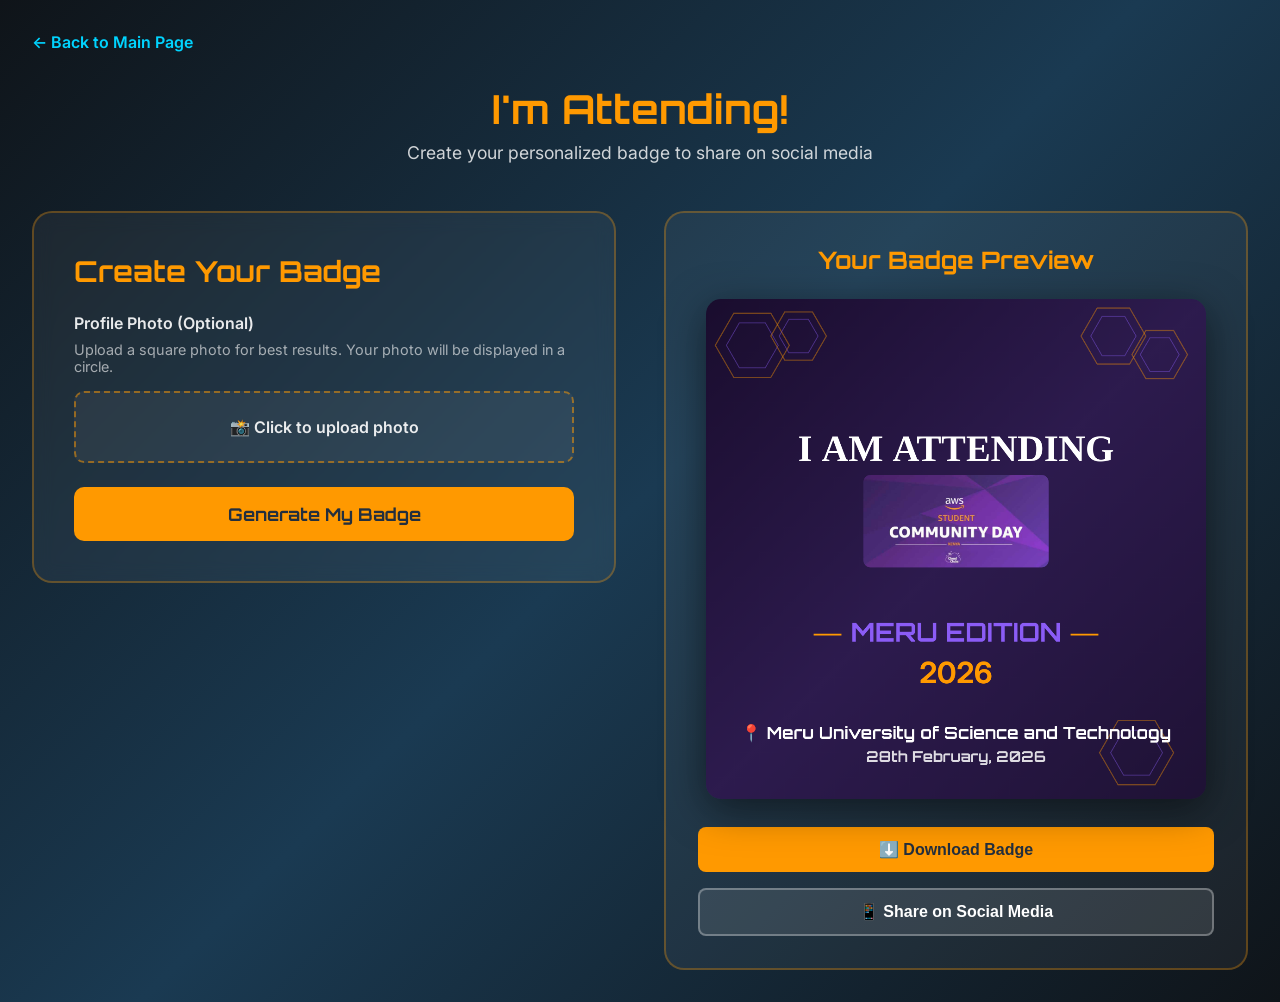
==== attending.html @ 206a3cd2 "Redesigned the attendance badge" ====
<!DOCTYPE html>
<html lang="en">
<head>
    <meta charset="UTF-8">
    <meta name="viewport" content="width=device-width, initial-scale=1.0">
    <title>I'm Attending - AWS Community Day Kenya 2026</title>
    <link href="https://fonts.googleapis.com/css2?family=Orbitron:wght@700;900&family=Inter:wght@300;400;600;700&display=swap" rel="stylesheet">
    <style>
        * {
            margin: 0;
            padding: 0;
            box-sizing: border-box;
        }

        :root {
            --aws-orange: #FF9900;
            --aws-dark: #232F3E;
            --aws-light: #FFFFFF;
            --badge-bg: #1a3a52;
            --accent-blue: #00D4FF;
            --aws-purple: #8B5CF6;
        }

        body {
            font-family: 'Inter', sans-serif;
            background: linear-gradient(135deg, #0f1419 0%, #1a3a52 50%, #0f1419 100%);
            min-height: 100vh;
            padding: 2rem;
            color: white;
        }

        .container {
            max-width: 1400px;
            margin: 0 auto;
        }

        .header {
            text-align: center;
            margin-bottom: 3rem;
        }

        .header-logo {
            width: 200px;
            height: auto;
            margin-bottom: 1.5rem;
            border-radius: 20px;
            box-shadow: 0 10px 30px rgba(139, 92, 246, 0.4);
        }

        .header h1 {
            font-family: 'Orbitron', sans-serif;
            font-size: 2.5rem;
            color: var(--aws-orange);
            margin-bottom: 0.5rem;
        }

        .header p {
            color: rgba(255, 255, 255, 0.8);
            font-size: 1.1rem;
        }

        .content-wrapper {
            display: grid;
            grid-template-columns: 1fr 1fr;
            gap: 3rem;
            align-items: start;
        }

        /* Form Section */
        .form-section {
            background: rgba(255, 255, 255, 0.05);
            border-radius: 20px;
            padding: 2.5rem;
            border: 2px solid rgba(255, 153, 0, 0.3);
            backdrop-filter: blur(10px);
        }

        .form-section h2 {
            font-family: 'Orbitron', sans-serif;
            color: var(--aws-orange);
            margin-bottom: 1.5rem;
            font-size: 1.8rem;
        }

        .form-group {
            margin-bottom: 1.5rem;
        }

        .form-group label {
            display: block;
            color: rgba(255, 255, 255, 0.9);
            margin-bottom: 0.5rem;
            font-weight: 600;
        }

        .form-group input,
        .form-group select {
            width: 100%;
            padding: 0.8rem;
            background: rgba(255, 255, 255, 0.1);
            border: 2px solid rgba(255, 255, 255, 0.2);
            border-radius: 8px;
            color: white;
            font-size: 1rem;
            transition: all 0.3s;
        }

        .form-group select {
            cursor: pointer;
        }

        .form-group select option {
            background: #1a3a52;
            color: white;
            padding: 0.5rem;
        }

        .form-group input:focus,
        .form-group select:focus {
            outline: none;
            border-color: var(--aws-orange);
            background: rgba(255, 255, 255, 0.15);
        }

        .form-group input::placeholder {
            color: rgba(255, 255, 255, 0.5);
        }

        .photo-upload {
            margin-top: 1rem;
        }

        .photo-upload-label {
            display: block;
            padding: 1.5rem;
            background: rgba(255, 255, 255, 0.05);
            border: 2px dashed rgba(255, 153, 0, 0.5);
            border-radius: 10px;
            text-align: center;
            cursor: pointer;
            transition: all 0.3s;
        }

        .photo-upload-label:hover {
            background: rgba(255, 153, 0, 0.1);
            border-color: var(--aws-orange);
        }

        .photo-upload input[type="file"] {
            display: none;
        }

        .photo-preview {
            margin-top: 1rem;
            text-align: center;
        }

        .photo-preview img {
            max-width: 200px;
            max-height: 200px;
            border-radius: 50%;
            border: 3px solid var(--aws-orange);
            object-fit: cover;
        }

        .checkbox-group {
            display: flex;
            align-items: center;
            gap: 0.5rem;
        }

        .checkbox-group input[type="checkbox"] {
            width: auto;
        }

        .submit-btn {
            width: 100%;
            padding: 1rem;
            background: var(--aws-orange);
            color: var(--aws-dark);
            border: none;
            border-radius: 10px;
            font-size: 1.1rem;
            font-weight: 700;
            cursor: pointer;
            transition: all 0.3s;
            font-family: 'Orbitron', sans-serif;
        }

        .submit-btn:hover {
            background: var(--accent-blue);
            transform: translateY(-2px);
            box-shadow: 0 10px 30px rgba(0, 212, 255, 0.4);
        }

        .submit-btn:disabled {
            background: rgba(255, 255, 255, 0.2);
            cursor: not-allowed;
            transform: none;
        }

        /* Badge Preview Section */
        .badge-section {
            position: sticky;
            top: 2rem;
        }

        .badge-preview {
            background: rgba(255, 255, 255, 0.05);
            border-radius: 20px;
            padding: 2rem;
            border: 2px solid rgba(255, 153, 0, 0.3);
            text-align: center;
        }

        .badge-preview h3 {
            font-family: 'Orbitron', sans-serif;
            color: var(--aws-orange);
            margin-bottom: 1.5rem;
            font-size: 1.5rem;
        }

        /* Badge Canvas Container */
        .badge-canvas-container {
            position: relative;
            width: 100%;
            max-width: 500px;
            margin: 0 auto;
        }

        #badgeCanvas {
            width: 100%;
            height: auto;
            border-radius: 15px;
            box-shadow: 0 10px 40px rgba(0, 0, 0, 0.5);
        }

        .badge-actions {
            margin-top: 1.5rem;
            display: flex;
            flex-direction: column;
            gap: 1rem;
        }

        .badge-btn {
            padding: 0.8rem 1.5rem;
            border: none;
            border-radius: 8px;
            font-weight: 600;
            cursor: pointer;
            transition: all 0.3s;
            font-size: 1rem;
        }

        .badge-btn-primary {
            background: var(--aws-orange);
            color: var(--aws-dark);
        }

        .badge-btn-primary:hover {
            background: var(--accent-blue);
            transform: translateY(-2px);
            box-shadow: 0 5px 20px rgba(0, 212, 255, 0.4);
        }

        .badge-btn-secondary {
            background: rgba(255, 255, 255, 0.1);
            color: white;
            border: 2px solid rgba(255, 255, 255, 0.3);
        }

        .badge-btn-secondary:hover {
            background: rgba(255, 255, 255, 0.2);
            border-color: var(--aws-orange);
        }

        .back-link {
            display: inline-block;
            margin-bottom: 2rem;
            color: var(--accent-blue);
            text-decoration: none;
            font-weight: 600;
            transition: all 0.3s;
        }

        .back-link:hover {
            color: var(--aws-orange);
            transform: translateX(-5px);
        }

        /* Responsive */
        @media (max-width: 968px) {
            .content-wrapper {
                grid-template-columns: 1fr;
            }

            .badge-section {
                position: relative;
                top: 0;
            }

            .header h1 {
                font-size: 2rem;
            }

            body {
                padding: 1rem;
            }
        }

        /* Success Message */
        .success-message {
            display: none;
            background: rgba(0, 212, 255, 0.2);
            border: 2px solid var(--accent-blue);
            border-radius: 10px;
            padding: 1rem;
            margin-top: 1rem;
            text-align: center;
            color: var(--accent-blue);
            font-weight: 600;
        }

        .success-message.show {
            display: block;
            animation: slideIn 0.3s ease-out;
        }

        @keyframes slideIn {
            from {
                opacity: 0;
                transform: translateY(-10px);
            }
            to {
                opacity: 1;
                transform: translateY(0);
            }
        }
    </style>
</head>
<body>
    <div class="container">
        <a href="index.html" class="back-link">← Back to Main Page</a>
        
        <div class="header">
            <h1>I'm Attending!</h1>
            <p>Create your personalized badge to share on social media</p>
        </div>

        <div class="content-wrapper">
            <!-- Badge Customization Form -->
            <div class="form-section">
                <h2>Create Your Badge</h2>
                <form id="registrationForm">
                    <div class="form-group">
                        <label>Profile Photo (Optional)</label>
                        <p style="color: rgba(255, 255, 255, 0.6); font-size: 0.9rem; margin-bottom: 0.5rem;">
                            Upload a square photo for best results. Your photo will be displayed in a circle.
                        </p>
                        <div class="photo-upload">
                            <label for="photoUpload" class="photo-upload-label">
                                <span id="uploadText">📸 Click to upload photo</span>
                            </label>
                            <input type="file" id="photoUpload" accept="image/*">
                            <div class="photo-preview" id="photoPreview"></div>
                        </div>
                    </div>

                    <div class="success-message" id="successMessage">
                        ✓ Badge generated successfully! Download it below.
                    </div>

                    <button type="submit" class="submit-btn">Generate My Badge</button>
                </form>
            </div>

            <!-- Badge Preview -->
            <div class="badge-section">
                <div class="badge-preview">
                    <h3>Your Badge Preview</h3>
                    <div class="badge-canvas-container">
                        <canvas id="badgeCanvas" width="1080" height="1080"></canvas>
                    </div>
                    <div class="badge-actions">
                        <button class="badge-btn badge-btn-primary" id="downloadBtn">
                            ⬇️ Download Badge
                        </button>
                        <button class="badge-btn badge-btn-secondary" id="shareBtn">
                            📱 Share on Social Media
                        </button>
                    </div>
                </div>
            </div>
        </div>
    </div>

    <script>
        const form = document.getElementById('registrationForm');
        const canvas = document.getElementById('badgeCanvas');
        const ctx = canvas.getContext('2d');
        const photoUpload = document.getElementById('photoUpload');
        const photoPreview = document.getElementById('photoPreview');
        const uploadText = document.getElementById('uploadText');
        const downloadBtn = document.getElementById('downloadBtn');
        const shareBtn = document.getElementById('shareBtn');
        const successMessage = document.getElementById('successMessage');

        let uploadedPhoto = null;
        let badgeGenerated = false;

        // Draw initial badge
        drawBadge(null);

        // Handle photo upload
        photoUpload.addEventListener('change', function(e) {
            const file = e.target.files[0];
            if (file) {
                const reader = new FileReader();
                reader.onload = function(event) {
                    const img = new Image();
                    img.onload = function() {
                        uploadedPhoto = img;
                        
                        // Show preview
                        photoPreview.innerHTML = `<img src="${event.target.result}" alt="Preview">`;
                        uploadText.textContent = '✓ Photo uploaded';
                        
                        // Update badge
                        drawBadge(img);
                    };
                    img.src = event.target.result;
                };
                reader.readAsDataURL(file);
            }
        });

        // Form submission
        form.addEventListener('submit', function(e) {
            e.preventDefault();
            
            // Draw final badge
            drawBadge(uploadedPhoto);
            badgeGenerated = true;
            
            // Show success message
            successMessage.classList.add('show');
            
            console.log('Badge generated successfully');
        });

        // Download badge
        downloadBtn.addEventListener('click', function() {
            if (!badgeGenerated) {
                alert('Please generate your badge first by submitting the form!');
                return;
            }
            
            const link = document.createElement('a');
            link.download = `AWS-Community-Day-Badge.png`;
            link.href = canvas.toDataURL('image/png');
            link.click();
        });

        // Share badge
        shareBtn.addEventListener('click', function() {
            if (!badgeGenerated) {
                alert('Please generate your badge first by submitting the form!');
                return;
            }
            
            const text = "I'm attending AWS Community Day Kenya 2026! 🚀 Join me at Kenya's premier student cloud event. #AWSCommunityDay #CloudComputing #Kenya";
            
            if (navigator.share) {
                canvas.toBlob(function(blob) {
                    const file = new File([blob], 'badge.png', { type: 'image/png' });
                    navigator.share({
                        title: 'AWS Community Day Kenya 2026',
                        text: text,
                        files: [file]
                    }).catch(err => console.log('Share failed:', err));
                });
            } else {
                const twitterUrl = `https://twitter.com/intent/tweet?text=${encodeURIComponent(text)}`;
                window.open(twitterUrl, '_blank');
            }
        });

        // Draw badge function
        function drawBadge(photo) {
            const width = canvas.width;
            const height = canvas.height;
            
            // Clear canvas
            ctx.clearRect(0, 0, width, height);
            
            // Background gradient with purple theme
            const gradient = ctx.createLinearGradient(0, 0, width, height);
            gradient.addColorStop(0, '#1a0d2e');
            gradient.addColorStop(0.5, '#2d1b4e');
            gradient.addColorStop(1, '#1f1235');
            ctx.fillStyle = gradient;
            ctx.fillRect(0, 0, width, height);
            
            // Draw hexagon decorations (top-left) with purple theme
            drawHexagonPattern(100, 100, 80);
            drawHexagonPattern(200, 80, 60);
            
            // Draw hexagon decorations (top-right)
            drawHexagonPattern(width - 200, 80, 70);
            drawHexagonPattern(width - 100, 120, 60);
            
            // Draw hexagon decorations (bottom-right)
            drawHexagonPattern(width - 150, height - 100, 80);
            
            // Photo or placeholder
            if (photo) {
                // Draw circular photo with proper cropping
                ctx.save();
                const photoSize = 320;
                const photoY = 250;
                
                // Create circular clipping path
                ctx.beginPath();
                ctx.arc(width / 2, photoY, photoSize / 2, 0, Math.PI * 2);
                ctx.closePath();
                ctx.clip();
                
                // Calculate scaling to cover the circle
                const scale = Math.max(photoSize / photo.width, photoSize / photo.height);
                const scaledWidth = photo.width * scale;
                const scaledHeight = photo.height * scale;
                
                // Center the image
                const x = (width / 2) - (scaledWidth / 2);
                const y = photoY - (scaledHeight / 2);
                
                ctx.drawImage(photo, x, y, scaledWidth, scaledHeight);
                ctx.restore();
                
                // Draw circle border with orange
                ctx.strokeStyle = '#FF9900';
                ctx.lineWidth = 6;
                ctx.beginPath();
                ctx.arc(width / 2, photoY, photoSize / 2, 0, Math.PI * 2);
                ctx.stroke();
            }
            
            // "I AM ATTENDING" text
            ctx.fillStyle = 'white';
            ctx.font = 'bold 80px Inter';
            ctx.textAlign = 'center';
            const attendingY = photo ? 490 : 350;
            ctx.fillText('I AM ATTENDING', width / 2, attendingY);
            
            // Load and draw logo (AWS Student Community Day logo)
            const logoImg = new Image();
            logoImg.onload = function() {
                const logoWidth = 400;
                const logoHeight = (logoImg.height / logoImg.width) * logoWidth;
                const logoX = (width / 2) - (logoWidth / 2);
                const logoY = attendingY + 30;
                
                // Draw logo with rounded corners effect
                ctx.save();
                ctx.beginPath();
                ctx.roundRect(logoX, logoY, logoWidth, logoHeight, 15);
                ctx.clip();
                ctx.drawImage(logoImg, logoX, logoY, logoWidth, logoHeight);
                ctx.restore();
                
                // Continue drawing rest of badge
                drawRestOfBadge(attendingY + logoHeight + 140);
            };
            logoImg.onerror = function() {
                // If logo fails to load, continue without it
                drawRestOfBadge(attendingY + 80);
            };
            logoImg.src = 'images/logo.jpg'; // Path to your logo
            
            // If logo doesn't load immediately, draw rest after timeout
            setTimeout(() => {
                if (!logoImg.complete) {
                    drawRestOfBadge(attendingY + 80);
                }
            }, 100);
        }
        
        function drawRestOfBadge(startY) {
            const width = canvas.width;
            const height = canvas.height;
            
            // Meru Edition with decorative elements
            const meruY = startY + 50;
            ctx.fillStyle = '#8B5CF6';
            ctx.font = 'bold 56px Orbitron';
            ctx.textAlign = 'center';
            ctx.fillText('MERU EDITION', width / 2, meruY);
            
            // Lines beside MERU EDITION
            const meruWidth = ctx.measureText('MERU EDITION').width;
            ctx.strokeStyle = '#FF9900';
            ctx.lineWidth = 4;
            ctx.beginPath();
            ctx.moveTo(width / 2 - meruWidth / 2 - 80, meruY - 15);
            ctx.lineTo(width / 2 - meruWidth / 2 - 20, meruY - 15);
            ctx.stroke();
            
            ctx.beginPath();
            ctx.moveTo(width / 2 + meruWidth / 2 + 20, meruY - 15);
            ctx.lineTo(width / 2 + meruWidth / 2 + 80, meruY - 15);
            ctx.stroke();
            
            // Year
            ctx.fillStyle = '#FF9900';
            ctx.font = 'bold 64px Inter';
            ctx.fillText('2026', width / 2, meruY + 90);
            
            // Location and date at bottom (centered)
            const bottomY = height - 130;
            
            // Location with map pin icon
            ctx.font = 'bold 36px Orbitron';
            ctx.fillStyle = 'white';
            ctx.textAlign = 'center';
            ctx.fillText('📍 Meru University of Science and Technology', width / 2, bottomY);
            
            // Date below location
            ctx.font = 'bold 32px Orbitron';
            ctx.fillStyle = 'rgba(255, 255, 255, 0.85)';
            ctx.fillText('28th February, 2026', width / 2, bottomY + 50);
        }
        
        // Helper function to draw hexagon
        function drawHexagon(x, y, size) {
            ctx.beginPath();
            for (let i = 0; i < 6; i++) {
                const angle = (Math.PI / 3) * i;
                const hx = x + size * Math.cos(angle);
                const hy = y + size * Math.sin(angle);
                if (i === 0) {
                    ctx.moveTo(hx, hy);
                } else {
                    ctx.lineTo(hx, hy);
                }
            }
            ctx.closePath();
        }
        
        // Draw hexagon pattern decoration with purple theme
        function drawHexagonPattern(x, y, size) {
            ctx.save();
            ctx.translate(x, y);
            
            // Outer hexagon - orange
            ctx.strokeStyle = '#FF9900';
            ctx.lineWidth = 2.5;
            ctx.globalAlpha = 0.4;
            drawHexagon(0, 0, size);
            ctx.stroke();
            
            // Inner hexagon - purple
            ctx.strokeStyle = '#8B5CF6';
            ctx.lineWidth = 2;
            ctx.globalAlpha = 0.4;
            drawHexagon(0, 0, size * 0.7);
            ctx.stroke();
            
            ctx.restore();
        }
    </script>
</body>
</html>
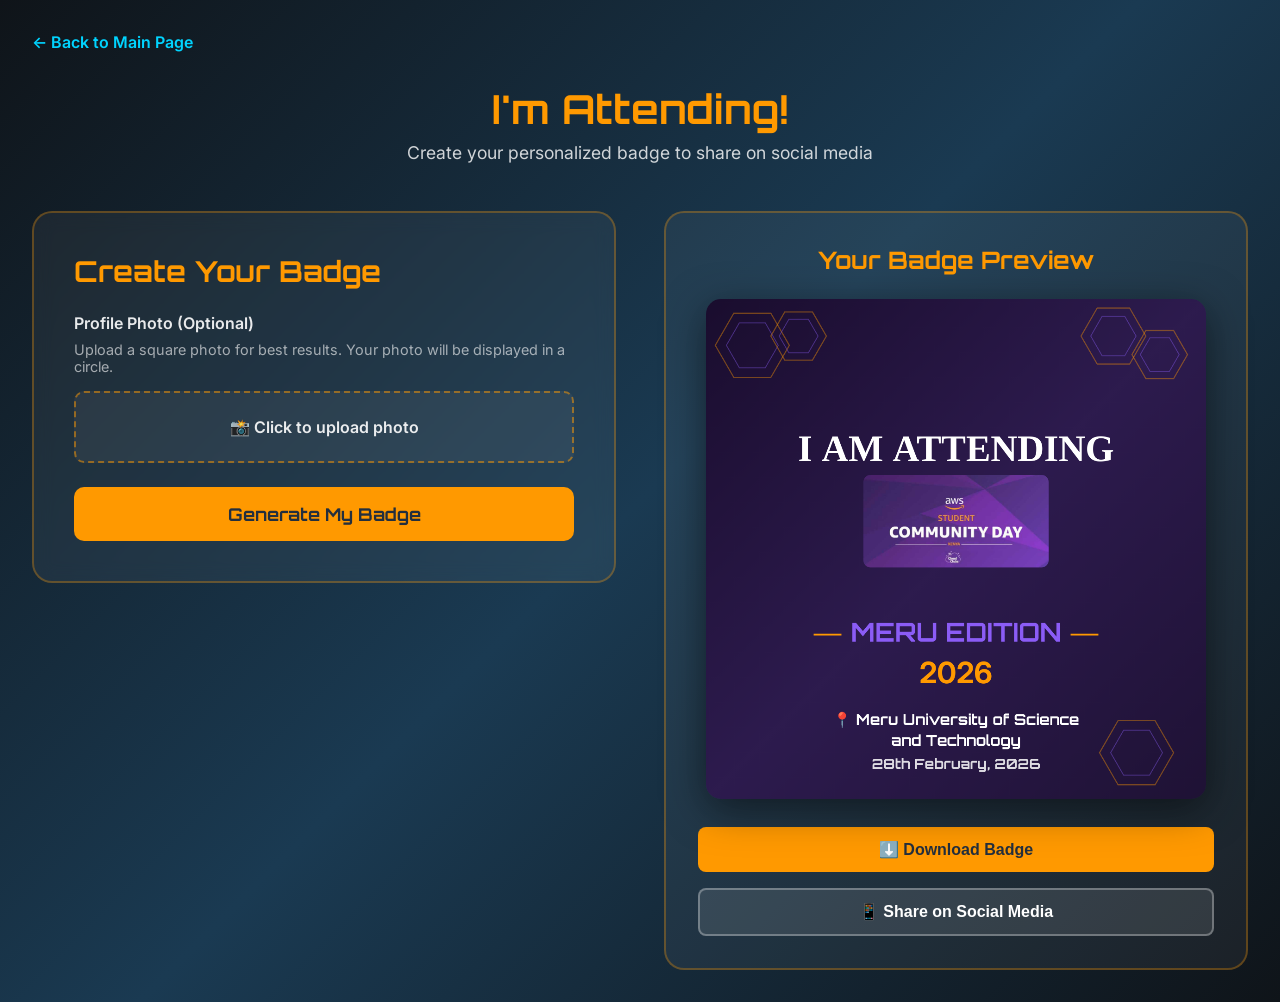
==== commit e7ff6746: "fixed overlapping of  texts" ====
--- a/attending.html
+++ b/attending.html
@@ -305,6 +305,79 @@
 
             body {
                 padding: 1rem;
+            }
+        }
+
+        /* Enhanced Mobile Responsiveness */
+        @media (max-width: 768px) {
+            body {
+                padding: 1rem;
+            }
+
+            .header h1 {
+                font-size: 1.8rem;
+            }
+
+            .header p {
+                font-size: 0.95rem;
+            }
+
+            .content-wrapper {
+                grid-template-columns: 1fr;
+                gap: 2rem;
+            }
+
+            .form-section {
+                padding: 1.5rem;
+            }
+
+            .form-section h2 {
+                font-size: 1.5rem;
+            }
+
+            .badge-preview {
+                padding: 1.5rem;
+            }
+
+            .badge-preview h3 {
+                font-size: 1.3rem;
+            }
+
+            .badge-actions {
+                gap: 0.8rem;
+            }
+
+            .badge-btn {
+                font-size: 0.9rem;
+                padding: 0.7rem 1rem;
+            }
+
+            .back-link {
+                font-size: 0.9rem;
+                margin-bottom: 1.5rem;
+            }
+        }
+
+        @media (max-width: 480px) {
+            .header h1 {
+                font-size: 1.5rem;
+            }
+
+            .header p {
+                font-size: 0.85rem;
+            }
+
+            .form-section h2 {
+                font-size: 1.3rem;
+            }
+
+            .badge-preview h3 {
+                font-size: 1.1rem;
+            }
+
+            .submit-btn {
+                font-size: 1rem;
+                padding: 0.9rem;
             }
         }
 
@@ -616,18 +689,22 @@
             ctx.fillText('2026', width / 2, meruY + 90);
             
             // Location and date at bottom (centered)
-            const bottomY = height - 130;
-            
-            // Location with map pin icon
-            ctx.font = 'bold 36px Orbitron';
+            const bottomY = height - 160;
+            
+            // Location with map pin icon - split into two lines
+            ctx.font = 'bold 32px Orbitron';
             ctx.fillStyle = 'white';
             ctx.textAlign = 'center';
-            ctx.fillText('📍 Meru University of Science and Technology', width / 2, bottomY);
-            
-            // Date below location
+            ctx.fillText('📍 Meru University of Science', width / 2, bottomY);
+            
+            // Second line of location
             ctx.font = 'bold 32px Orbitron';
+            ctx.fillText('and Technology', width / 2, bottomY + 45);
+            
+            // Date below location with more spacing
+            ctx.font = 'bold 30px Orbitron';
             ctx.fillStyle = 'rgba(255, 255, 255, 0.85)';
-            ctx.fillText('28th February, 2026', width / 2, bottomY + 50);
+            ctx.fillText('28th February, 2026', width / 2, bottomY + 95);
         }
         
         // Helper function to draw hexagon
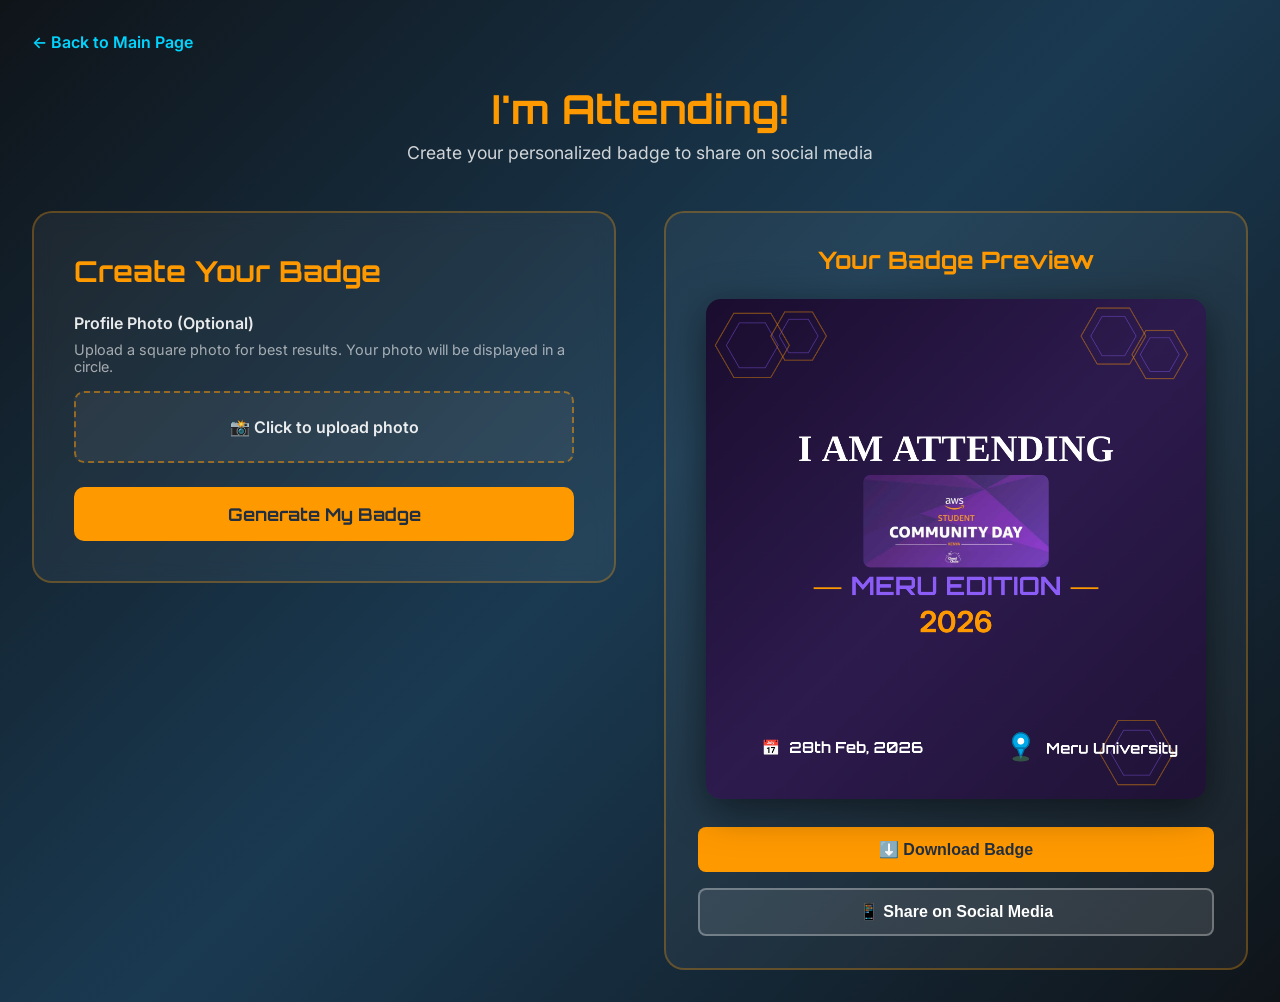
==== commit ffa65a4c: "modified the location and date section in the attendance badge." ====
--- a/attending.html
+++ b/attending.html
@@ -641,8 +641,8 @@
                 ctx.drawImage(logoImg, logoX, logoY, logoWidth, logoHeight);
                 ctx.restore();
                 
-                // Continue drawing rest of badge
-                drawRestOfBadge(attendingY + logoHeight + 140);
+                // Continue drawing rest of badge - MERU EDITION right after logo
+                drawRestOfBadge(attendingY + logoHeight + 60);
             };
             logoImg.onerror = function() {
                 // If logo fails to load, continue without it
@@ -662,8 +662,8 @@
             const width = canvas.width;
             const height = canvas.height;
             
-            // Meru Edition with decorative elements
-            const meruY = startY + 50;
+            // Meru Edition directly below logo with decorative elements
+            const meruY = startY + 30;
             ctx.fillStyle = '#8B5CF6';
             ctx.font = 'bold 56px Orbitron';
             ctx.textAlign = 'center';
@@ -683,28 +683,71 @@
             ctx.lineTo(width / 2 + meruWidth / 2 + 80, meruY - 15);
             ctx.stroke();
             
-            // Year
+            // Year centered below MERU EDITION
             ctx.fillStyle = '#FF9900';
             ctx.font = 'bold 64px Inter';
-            ctx.fillText('2026', width / 2, meruY + 90);
-            
-            // Location and date at bottom (centered)
-            const bottomY = height - 160;
-            
-            // Location with map pin icon - split into two lines
+            ctx.fillText('2026', width / 2, meruY + 80);
+            
+            // Bottom section with date and location split left/right
+            const bottomY = height - 100;
+            
+            // Date on the LEFT with emoji calendar icon
+            ctx.textAlign = 'left';
+            const leftX = 120;
+            
+            // Draw date with emoji calendar
             ctx.font = 'bold 32px Orbitron';
             ctx.fillStyle = 'white';
-            ctx.textAlign = 'center';
-            ctx.fillText('📍 Meru University of Science', width / 2, bottomY);
-            
-            // Second line of location
+            ctx.fillText('📅  28th Feb, 2026', leftX, bottomY);
+            
+            // Location on the RIGHT with custom location pin
+            const rightX = width - 120;
+            
+            // Draw location pin icon
+            const pinX = rightX - 280;
+            const pinY = bottomY - 25;
+            const pinSize = 45;
+            
+            // Draw pin shape
+            ctx.save();
+            ctx.fillStyle = '#00A8E8'; // Blue color for pin
+            ctx.strokeStyle = '#006D9E';
+            ctx.lineWidth = 3;
+            
+            // Pin body (teardrop shape)
+            ctx.beginPath();
+            ctx.arc(pinX, pinY, pinSize / 2.5, 0, Math.PI * 2);
+            ctx.fill();
+            ctx.stroke();
+            
+            // Pin point (bottom triangle)
+            ctx.beginPath();
+            ctx.moveTo(pinX - 8, pinY + 15);
+            ctx.lineTo(pinX + 8, pinY + 15);
+            ctx.lineTo(pinX, pinY + 35);
+            ctx.closePath();
+            ctx.fill();
+            ctx.stroke();
+            
+            // Inner white circle
+            ctx.fillStyle = 'white';
+            ctx.beginPath();
+            ctx.arc(pinX, pinY, pinSize / 6, 0, Math.PI * 2);
+            ctx.fill();
+            
+            // Green shadow/base
+            ctx.fillStyle = 'rgba(76, 175, 80, 0.4)';
+            ctx.beginPath();
+            ctx.ellipse(pinX, pinY + 38, 18, 6, 0, 0, Math.PI * 2);
+            ctx.fill();
+            
+            ctx.restore();
+            
+            // Draw "Meru University" text next to icon - centered vertically with icon
             ctx.font = 'bold 32px Orbitron';
-            ctx.fillText('and Technology', width / 2, bottomY + 45);
-            
-            // Date below location with more spacing
-            ctx.font = 'bold 30px Orbitron';
-            ctx.fillStyle = 'rgba(255, 255, 255, 0.85)';
-            ctx.fillText('28th February, 2026', width / 2, bottomY + 95);
+            ctx.fillStyle = 'white';
+            ctx.textAlign = 'left';
+            ctx.fillText('Meru University', pinX + 55, bottomY + 2);
         }
         
         // Helper function to draw hexagon
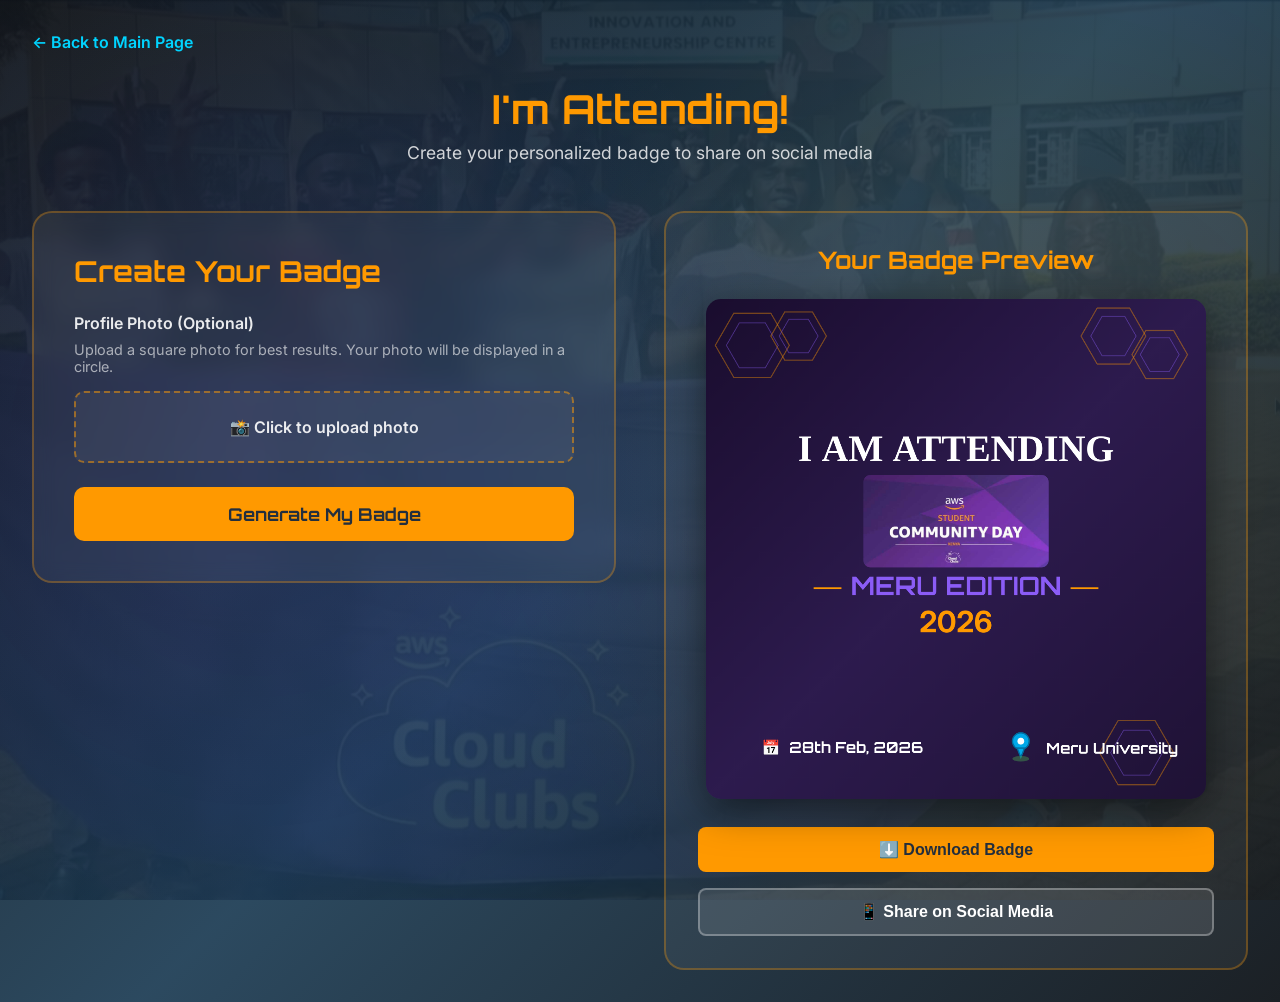
==== commit 41f27232: "Updated background" ====
--- a/attending.html
+++ b/attending.html
@@ -23,15 +23,34 @@
 
         body {
             font-family: 'Inter', sans-serif;
-            background: linear-gradient(135deg, #0f1419 0%, #1a3a52 50%, #0f1419 100%);
+            background: 
+                linear-gradient(135deg, rgba(15, 20, 25, 0.95) 0%, rgba(26, 58, 82, 0.92) 50%, rgba(15, 20, 25, 0.95) 100%),
+                url('images/background.jpeg') center/cover no-repeat fixed;
             min-height: 100vh;
             padding: 2rem;
             color: white;
+            position: relative;
+        }
+
+        body::before {
+            content: '';
+            position: fixed;
+            top: 0;
+            left: 0;
+            right: 0;
+            bottom: 0;
+            background: 
+                radial-gradient(circle at 20% 50%, rgba(139, 92, 246, 0.1) 0%, transparent 50%),
+                radial-gradient(circle at 80% 50%, rgba(255, 153, 0, 0.1) 0%, transparent 50%);
+            pointer-events: none;
+            z-index: 0;
         }
 
         .container {
             max-width: 1400px;
             margin: 0 auto;
+            position: relative;
+            z-index: 1;
         }
 
         .header {
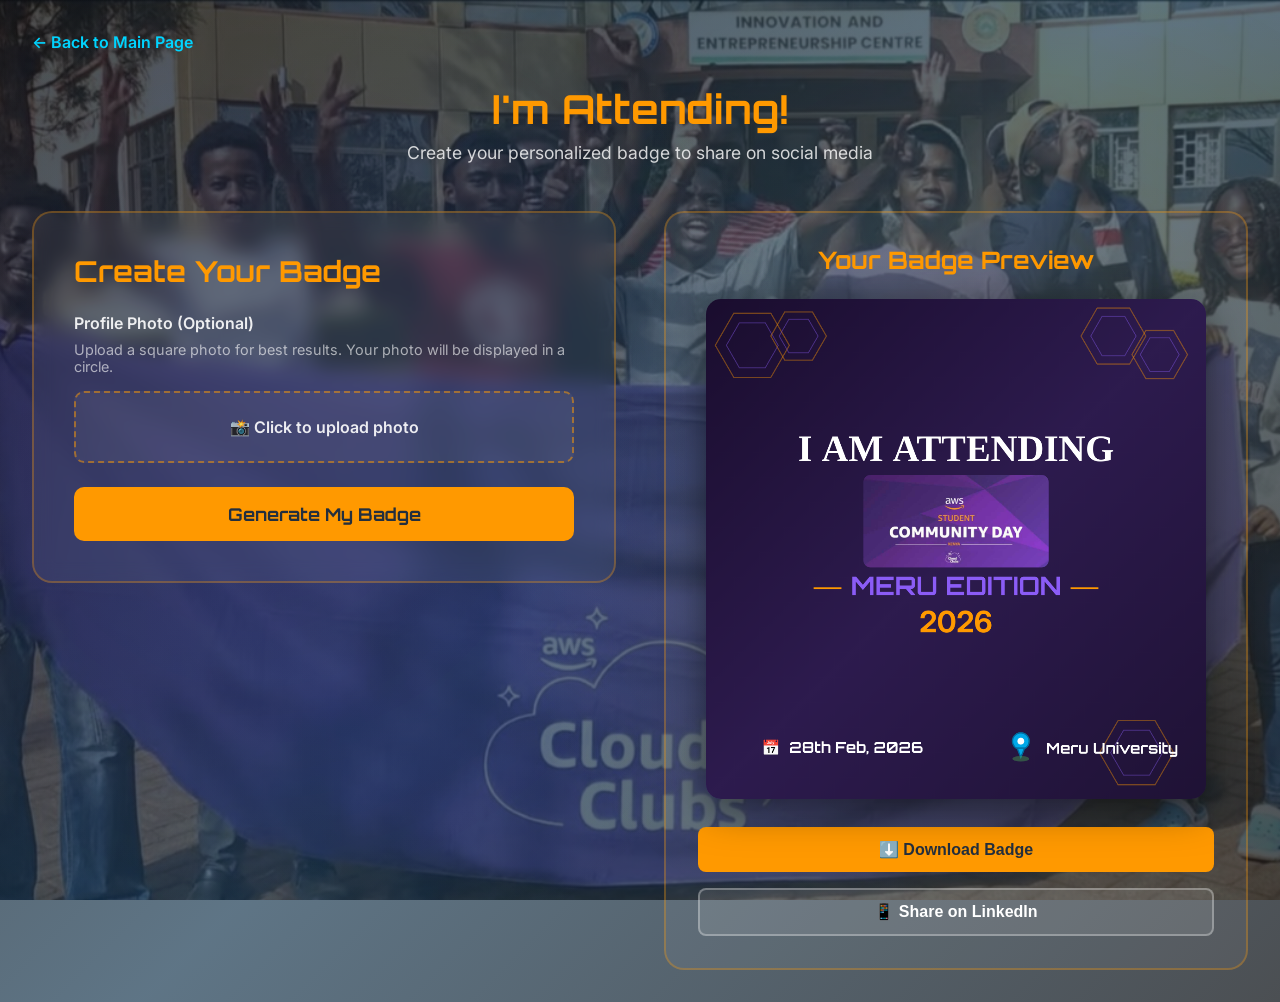
==== commit 2dd9b789: "updated the program,the background of the hero section and the speaker section" ====
--- a/attending.html
+++ b/attending.html
@@ -24,8 +24,8 @@
         body {
             font-family: 'Inter', sans-serif;
             background: 
-                linear-gradient(135deg, rgba(15, 20, 25, 0.95) 0%, rgba(26, 58, 82, 0.92) 50%, rgba(15, 20, 25, 0.95) 100%),
-                url('images/background.jpeg') center/cover no-repeat fixed;
+                linear-gradient(135deg, rgba(15, 20, 25, 0.75) 0%, rgba(26, 58, 82, 0.70) 50%, rgba(15, 20, 25, 0.75) 100%),
+                url('images/backgroundy.jpeg') center/cover no-repeat fixed;
             min-height: 100vh;
             padding: 2rem;
             color: white;
@@ -40,8 +40,8 @@
             right: 0;
             bottom: 0;
             background: 
-                radial-gradient(circle at 20% 50%, rgba(139, 92, 246, 0.1) 0%, transparent 50%),
-                radial-gradient(circle at 80% 50%, rgba(255, 153, 0, 0.1) 0%, transparent 50%);
+                radial-gradient(circle at 20% 50%, rgba(139, 92, 246, 0.08) 0%, transparent 50%),
+                radial-gradient(circle at 80% 50%, rgba(255, 153, 0, 0.08) 0%, transparent 50%);
             pointer-events: none;
             z-index: 0;
         }
@@ -478,7 +478,7 @@
                             ⬇️ Download Badge
                         </button>
                         <button class="badge-btn badge-btn-secondary" id="shareBtn">
-                            📱 Share on Social Media
+                            📱 Share on LinkedIn
                         </button>
                     </div>
                 </div>
@@ -553,28 +553,15 @@
             link.click();
         });
 
-        // Share badge
+        // Share badge on LinkedIn
         shareBtn.addEventListener('click', function() {
             if (!badgeGenerated) {
                 alert('Please generate your badge first by submitting the form!');
                 return;
             }
             
-            const text = "I'm attending AWS Community Day Kenya 2026! 🚀 Join me at Kenya's premier student cloud event. #AWSCommunityDay #CloudComputing #Kenya";
-            
-            if (navigator.share) {
-                canvas.toBlob(function(blob) {
-                    const file = new File([blob], 'badge.png', { type: 'image/png' });
-                    navigator.share({
-                        title: 'AWS Community Day Kenya 2026',
-                        text: text,
-                        files: [file]
-                    }).catch(err => console.log('Share failed:', err));
-                });
-            } else {
-                const twitterUrl = `https://twitter.com/intent/tweet?text=${encodeURIComponent(text)}`;
-                window.open(twitterUrl, '_blank');
-            }
+            // Simply open LinkedIn feed
+            window.open('https://www.linkedin.com/feed/', '_blank');
         });
 
         // Draw badge function
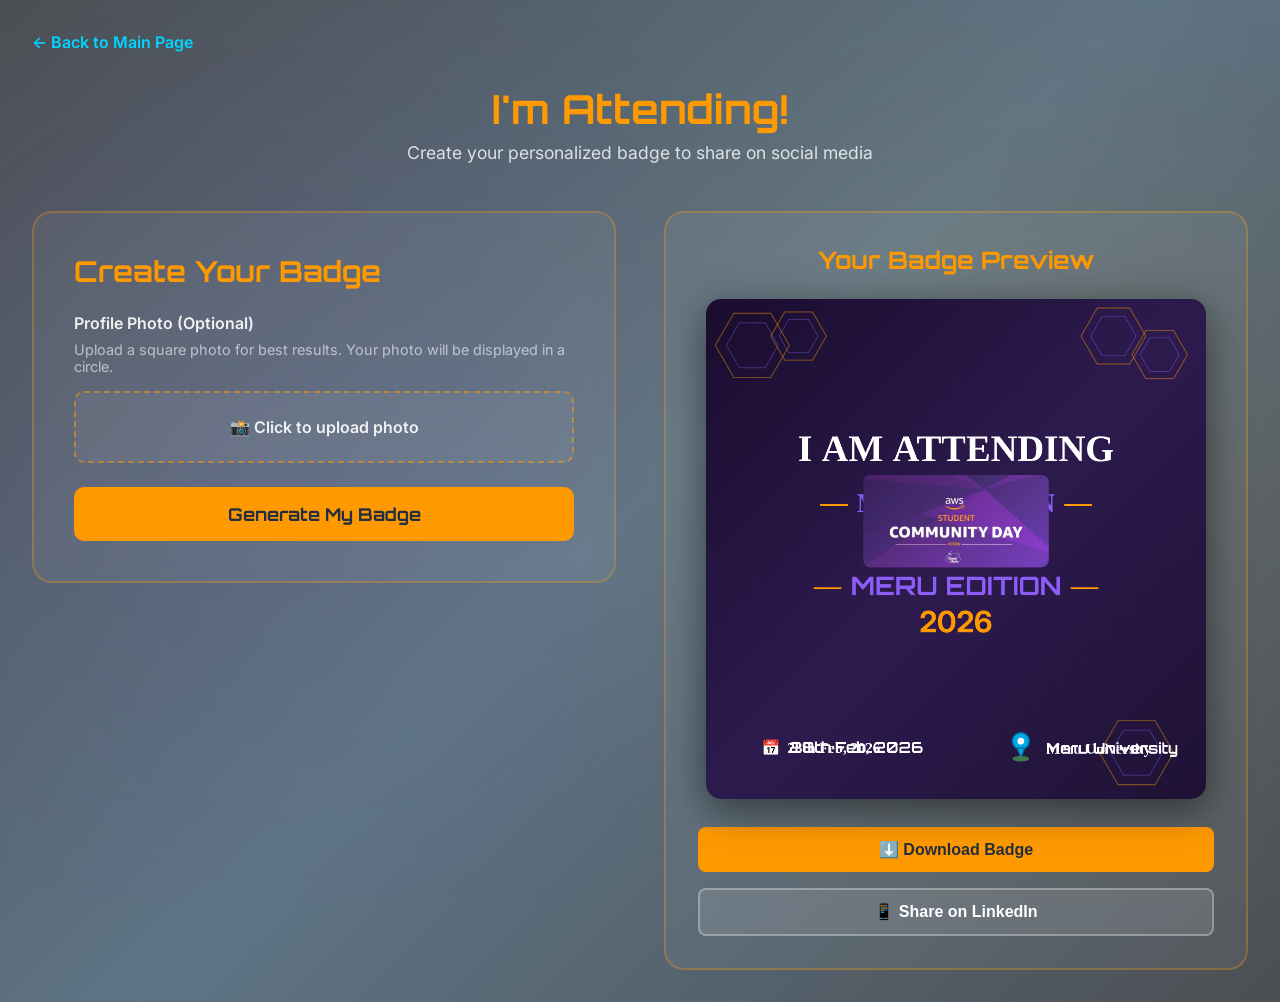
==== commit 3d7d7e87: "updated the attenging,volunteers and organizing page.Rectified the speakers section" ====
--- a/attending.html
+++ b/attending.html
@@ -25,7 +25,7 @@
             font-family: 'Inter', sans-serif;
             background: 
                 linear-gradient(135deg, rgba(15, 20, 25, 0.75) 0%, rgba(26, 58, 82, 0.70) 50%, rgba(15, 20, 25, 0.75) 100%),
-                url('images/backgroundy.jpeg') center/cover no-repeat fixed;
+                url('images/event-background.jpg') center/cover no-repeat fixed;
             min-height: 100vh;
             padding: 2rem;
             color: white;
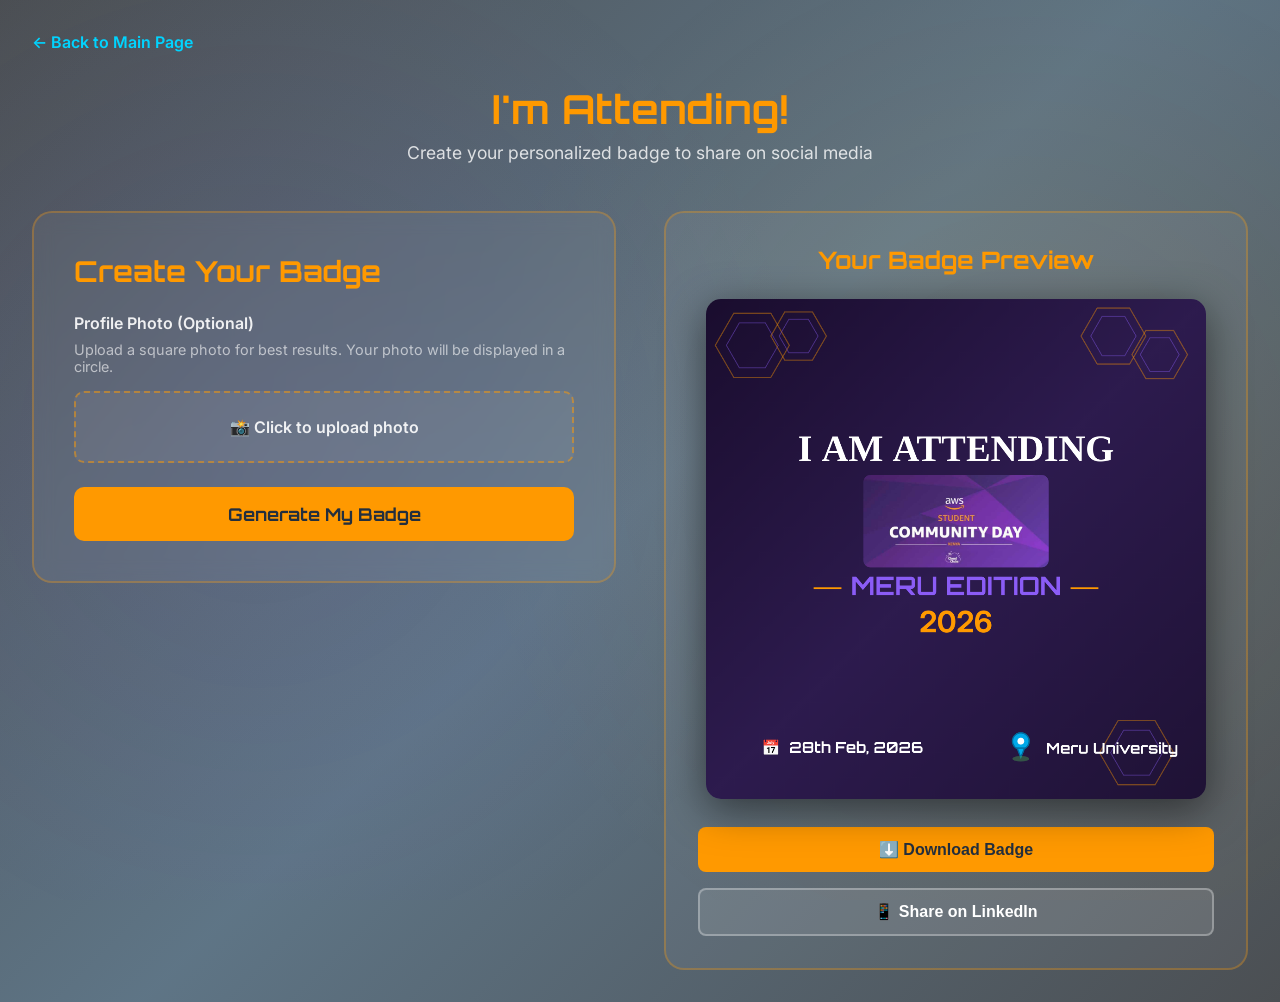
==== commit f71efb3d: "Updated backgrounds for attending,volunteering and organizing pages." ====
--- a/attending.html
+++ b/attending.html
@@ -25,7 +25,7 @@
             font-family: 'Inter', sans-serif;
             background: 
                 linear-gradient(135deg, rgba(15, 20, 25, 0.75) 0%, rgba(26, 58, 82, 0.70) 50%, rgba(15, 20, 25, 0.75) 100%),
-                url('images/event-background.jpg') center/cover no-repeat fixed;
+                url('images/backgroundx.jpg') center/cover no-repeat fixed;
             min-height: 100vh;
             padding: 2rem;
             color: white;
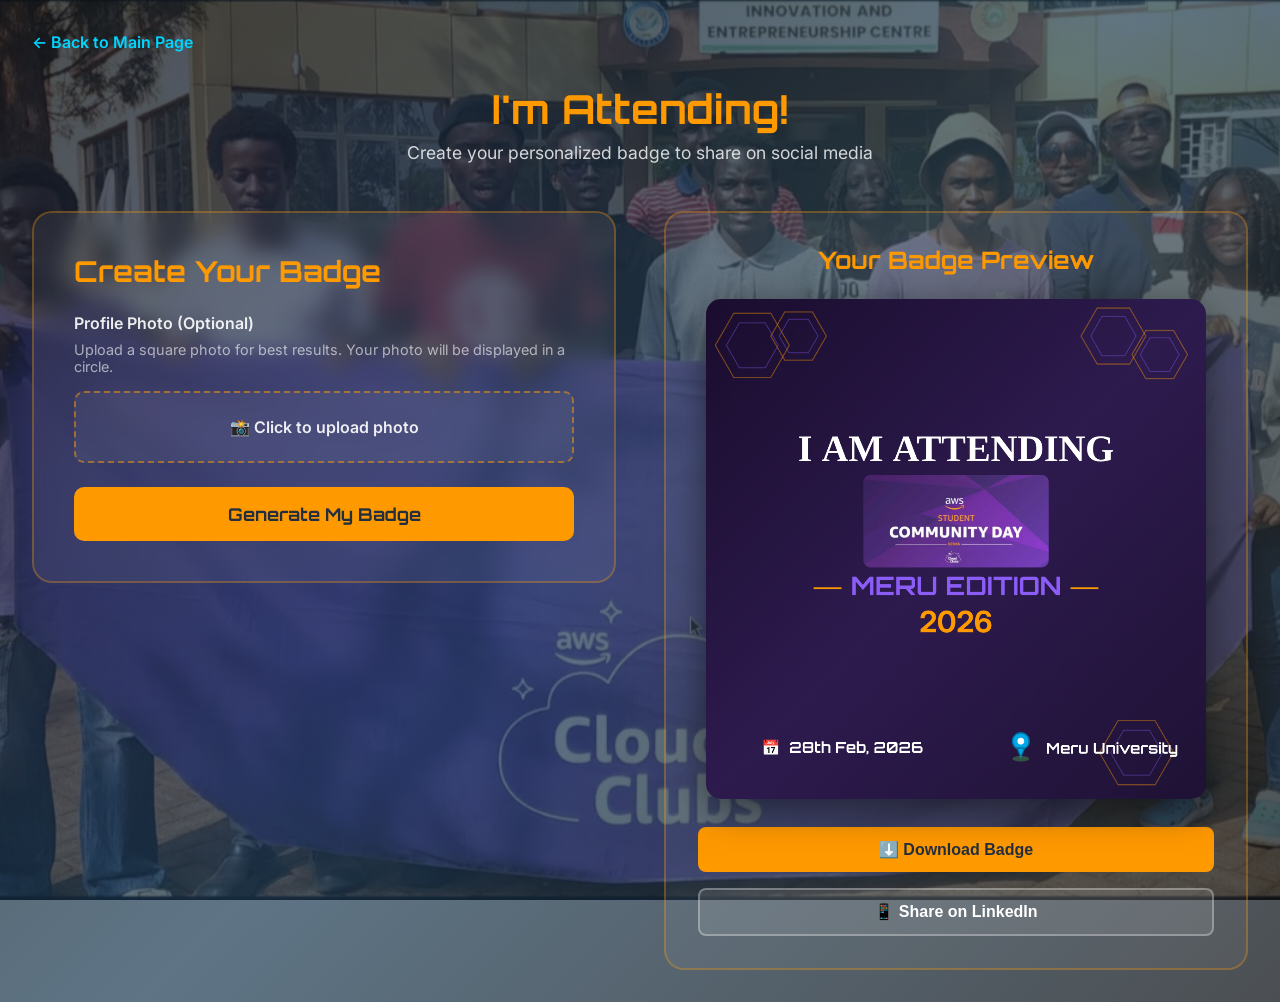
==== commit a8f52bbd: "Added favicons to the attending,volunteering and organizing pages." ====
--- a/attending.html
+++ b/attending.html
@@ -5,6 +5,7 @@
     <meta name="viewport" content="width=device-width, initial-scale=1.0">
     <title>I'm Attending - AWS Community Day Kenya 2026</title>
     <link href="https://fonts.googleapis.com/css2?family=Orbitron:wght@700;900&family=Inter:wght@300;400;600;700&display=swap" rel="stylesheet">
+    <link rel="icon" type="image/jpg" href="images/logo.jpg">
     <style>
         * {
             margin: 0;
@@ -25,7 +26,7 @@
             font-family: 'Inter', sans-serif;
             background: 
                 linear-gradient(135deg, rgba(15, 20, 25, 0.75) 0%, rgba(26, 58, 82, 0.70) 50%, rgba(15, 20, 25, 0.75) 100%),
-                url('images/backgroundx.jpg') center/cover no-repeat fixed;
+                url('images/backgroundx.jpeg') center/cover no-repeat fixed;
             min-height: 100vh;
             padding: 2rem;
             color: white;
